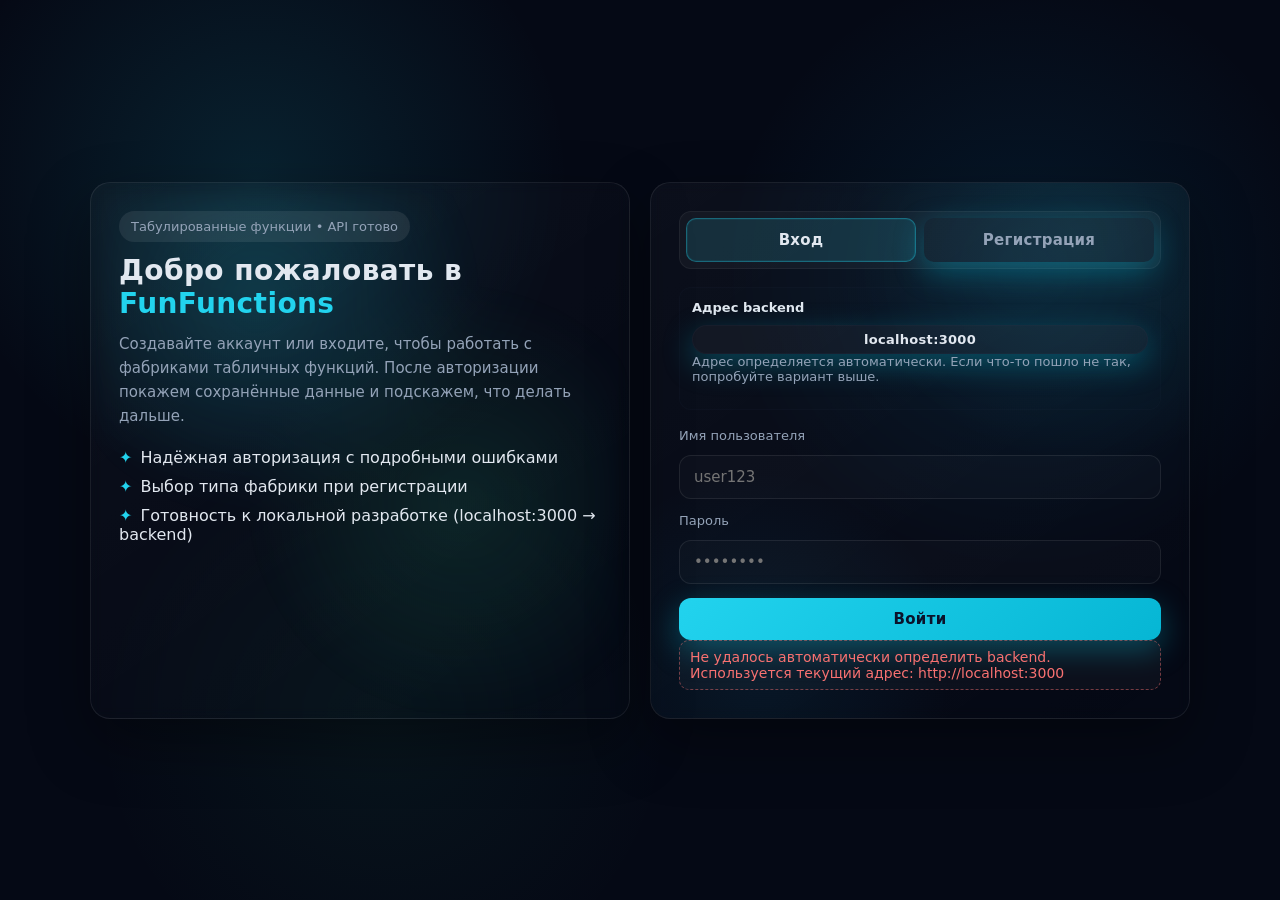
==== 2LAB/FunFunctionsProgram/index.html @ e1308a66 "немного про 7 лабу" ====
<!DOCTYPE html>
<html lang="ru">
<head>
    <meta charset="UTF-8">
    <meta name="viewport" content="width=device-width, initial-scale=1.0">
    <title>FunFunctions | Вход или регистрация</title>
    <link rel="stylesheet" href="styles.css">
</head>
<body>
<div class="grid">
    <section class="card hero">
        <div class="pill">Табулированные функции • API готово</div>
        <h1>Добро пожаловать в <span>FunFunctions</span></h1>
        <p class="subtitle">Создавайте аккаунт или входите, чтобы работать с фабриками табличных функций. После авторизации покажем сохранённые данные и подскажем, что делать дальше.</p>
        <ul class="features">
            <li>Надёжная авторизация с подробными ошибками</li>
            <li>Выбор типа фабрики при регистрации</li>
            <li>Готовность к локальной разработке (localhost:3000 → backend)</li>
        </ul>
    </section>

    <section class="card form-card">
        <div class="tabs" role="tablist">
            <button class="tab active" data-tab="login" role="tab" aria-selected="true">Вход</button>
            <button class="tab" data-tab="register" role="tab" aria-selected="false">Регистрация</button>
        </div>

        <div class="api-base" role="group" aria-label="Настройки подключения">
            <label>Адрес backend</label>
            <div class="quick-bases" aria-label="Быстрый выбор порта">
                <button type="button" class="chip" data-base-target="http://localhost:3000">localhost:3000</button>
            </div>
            <p id="api-hint" class="note">Адрес определяется автоматически. Если что-то пошло не так, попробуйте вариант выше.</p>
        </div>

        <form id="loginForm" autocomplete="on">
            <div class="row">
                <label for="login-username">Имя пользователя</label>
                <input id="login-username" name="username" type="text" minlength="3" required placeholder="user123">
            </div>
            <div class="row">
                <label for="login-password">Пароль</label>
                <input id="login-password" name="password" type="password" minlength="8" required placeholder="••••••••">
            </div>
            <button type="submit">Войти</button>
        </form>

        <form id="registerForm" class="hidden" autocomplete="on">
            <div class="row two-col">
                <div class="row">
                    <label for="reg-username">Имя пользователя</label>
                    <input id="reg-username" name="username" type="text" minlength="3" required placeholder="new_user">
                </div>
                <div class="row">
                    <label for="reg-factory">Тип фабрики</label>
                    <select id="reg-factory" name="factory_type" required>
                        <option value="linked_list">Связный список</option>
                        <option value="array">Динамический массив</option>
                    </select>
                    <p class="note">Варианты соответствуют API (FunFunctionsAPI.yaml)</p>
                </div>
            </div>
            <div class="row">
                <label for="reg-password">Пароль (8-64 символа)</label>
                <input id="reg-password" name="password" type="password" minlength="8" maxlength="64" required placeholder="Придумайте надежный пароль">
            </div>
            <button type="submit">Создать аккаунт</button>
        </form>

        <div id="feedback" class="feedback" role="status"></div>

        <div id="result" class="result hidden" aria-live="polite">
            <div class="result-header">Успешно! Сессия сохранена.</div>
            <p id="result-body" class="result-body"></p>
            <p class="result-note">Сейчас откроется следующая вкладка.</p>
        </div>
    </section>
</div>

<script src="app.js"></script>
</body>
</html>
---- 2LAB/FunFunctionsProgram/styles.css ----
:root {
    --bg: #050915;
    --panel: #0b1224;
    --accent: #22d3ee;
    --accent-strong: #06b6d4;
    --text: #e2e8f0;
    --muted: #94a3b8;
    --danger: #f87171;
    --success: #34d399;
}

* {
    box-sizing: border-box;
    font-family: 'Inter', system-ui, -apple-system, sans-serif;
}

body {
    margin: 0;
    min-height: 100vh;
    display: grid;
    place-items: center;
    background: radial-gradient(circle at 20% 20%, rgba(34,211,238,0.12), transparent 25%),
    radial-gradient(circle at 80% 30%, rgba(14,165,233,0.1), transparent 25%),
    radial-gradient(circle at 30% 80%, rgba(52,211,153,0.06), transparent 25%),
    var(--bg);
    color: var(--text);
    padding: 24px;
}

.grid {
    width: min(1100px, 100%);
    display: grid;
    grid-template-columns: repeat(auto-fit, minmax(320px, 1fr));
    gap: 20px;
}

.card {
    background: linear-gradient(145deg, rgba(255,255,255,0.03), rgba(255,255,255,0));
    border: 1px solid rgba(255,255,255,0.08);
    border-radius: 20px;
    padding: 28px;
    box-shadow: 0 24px 60px rgba(0,0,0,0.35);
    backdrop-filter: blur(6px);
}

.hero {
    position: relative;
    overflow: hidden;
}

.hero::after {
    content: "";
    position: absolute;
    inset: 12px;
    border-radius: 14px;
    background: radial-gradient(circle at 30% 20%, rgba(34,211,238,0.15), transparent 40%),
    radial-gradient(circle at 70% 60%, rgba(52,211,153,0.12), transparent 45%);
    filter: blur(12px);
    z-index: 0;
}

.hero > * { position: relative; z-index: 1; }

h1 {
    margin: 12px 0;
    font-size: 28px;
    letter-spacing: 0.4px;
}

h1 span { color: var(--accent); }

.subtitle {
    margin: 0 0 20px 0;
    color: var(--muted);
    font-size: 15px;
    line-height: 1.6;
}

.pill {
    display: inline-flex;
    align-items: center;
    gap: 8px;
    padding: 8px 12px;
    border-radius: 999px;
    background: rgba(255,255,255,0.08);
    color: var(--muted);
    font-size: 13px;
}

.features {
    list-style: none;
    padding: 0;
    margin: 0;
    display: grid;
    gap: 10px;
}

.features li::before {
    content: "✦";
    color: var(--accent);
    margin-right: 8px;
}

.tabs {
    display: grid;
    grid-template-columns: repeat(2, 1fr);
    gap: 8px;
    background: rgba(255,255,255,0.04);
    padding: 6px;
    border-radius: 12px;
    border: 1px solid rgba(255,255,255,0.05);
    margin-bottom: 18px;
}

.tab {
    padding: 12px;
    border-radius: 10px;
    text-align: center;
    cursor: pointer;
    color: var(--muted);
    border: 1px solid transparent;
    transition: all 0.2s ease;
    background: transparent;
}

.tab.active {
    color: var(--text);
    background: rgba(34,211,238,0.12);
    border-color: rgba(34,211,238,0.35);
    box-shadow: inset 0 0 0 1px rgba(34,211,238,0.08);
}

form {
    display: grid;
    gap: 14px;
}

label {
    font-size: 13px;
    color: var(--muted);
}

input, select, button {
    width: 100%;
    padding: 12px 14px;
    border-radius: 12px;
    border: 1px solid rgba(255,255,255,0.08);
    background: rgba(255,255,255,0.02);
    color: var(--text);
    font-size: 15px;
}

input:focus, select:focus {
    outline: 2px solid rgba(34,211,238,0.35);
}

button {
    background: linear-gradient(135deg, var(--accent), var(--accent-strong));
    color: #0b132b;
    font-weight: 700;
    letter-spacing: 0.3px;
    cursor: pointer;
    border: none;
    box-shadow: 0 10px 30px rgba(6,182,212,0.35);
}

button.ghost {
    background: transparent;
    color: var(--accent);
    border: 1px solid rgba(34,211,238,0.4);
    box-shadow: none;
}

button:disabled {
    opacity: 0.6;
    cursor: not-allowed;
    box-shadow: none;
}

.note {
    font-size: 13px;
    color: var(--muted);
    margin-top: -4px;
}

.feedback {
    min-height: 28px;
    font-size: 14px;
    color: var(--muted);
    border-radius: 10px;
    padding: 8px 10px;
    background: rgba(255,255,255,0.03);
    border: 1px dashed rgba(255,255,255,0.05);
}

.feedback.error { color: var(--danger); border-color: rgba(248,113,113,0.45); }
.feedback.success { color: var(--success); border-color: rgba(52,211,153,0.45); }

.row {
    display: grid;
    gap: 12px;
}

@media (min-width: 620px) {
    .row.two-col { grid-template-columns: repeat(2, 1fr); }
}

.hidden { display: none; }

.result {
    margin-top: 16px;
    padding: 16px;
    border-radius: 14px;
    background: rgba(52,211,153,0.08);
    border: 1px solid rgba(52,211,153,0.4);
}

.result-header {
    font-weight: 700;
    margin-bottom: 6px;
    color: var(--success);
}

.result-body {
    margin: 0 0 12px 0;
    color: var(--text);
    line-height: 1.5;
}

.result-note {
    margin: 0 0 12px 0;
    color: var(--muted);
    font-size: 14px;
}

.api-base {
    margin: 14px 0 18px;
    padding: 12px;
    border-radius: 12px;
    background: rgba(45, 58, 80, 0.04);
    border: 1px solid rgba(45, 58, 80, 0.08);
}

.api-base label {
    font-weight: 700;
    display: block;
    margin-bottom: 6px;
    color: var(--text);
}

.inline-input {
    display: flex;
    gap: 10px;
    align-items: center;
}

.inline-input input {
    flex: 1;
    margin: 0;
}

.quick-bases {
    display: flex;
    flex-wrap: wrap;
    gap: 8px;
    margin: 10px 0 4px;
}

.chip {
    border: 1px solid rgba(45,58,80,0.18);
    background: rgba(255,255,255,0.04);
    color: var(--text);
    padding: 6px 10px;
    border-radius: 999px;
    font-size: 13px;
    cursor: pointer;
    transition: all 0.15s ease;
}

.chip:hover,
.chip:focus-visible {
    background: rgba(45,58,80,0.12);
    border-color: rgba(45,58,80,0.4);
}

.form-card {
    position: relative;
    overflow: hidden;
}

.form-card::after {
    content: "";
    position: absolute;
    inset: 0;
    background: radial-gradient(circle at 80% 10%, rgba(34,211,238,0.1), transparent 35%),
    radial-gradient(circle at 20% 90%, rgba(14,165,233,0.08), transparent 30%);
    pointer-events: none;
    z-index: 0;
}

.form-card > * { position: relative; z-index: 1; }

body.placeholder {
    display: grid;
    min-height: 100vh;
    place-items: center;
    background: linear-gradient(180deg, rgba(34, 211, 238, 0.08), rgba(14, 165, 233, 0.02));
}

.placeholder-card {
    max-width: 720px;
    text-align: center;
    padding: 48px;
}
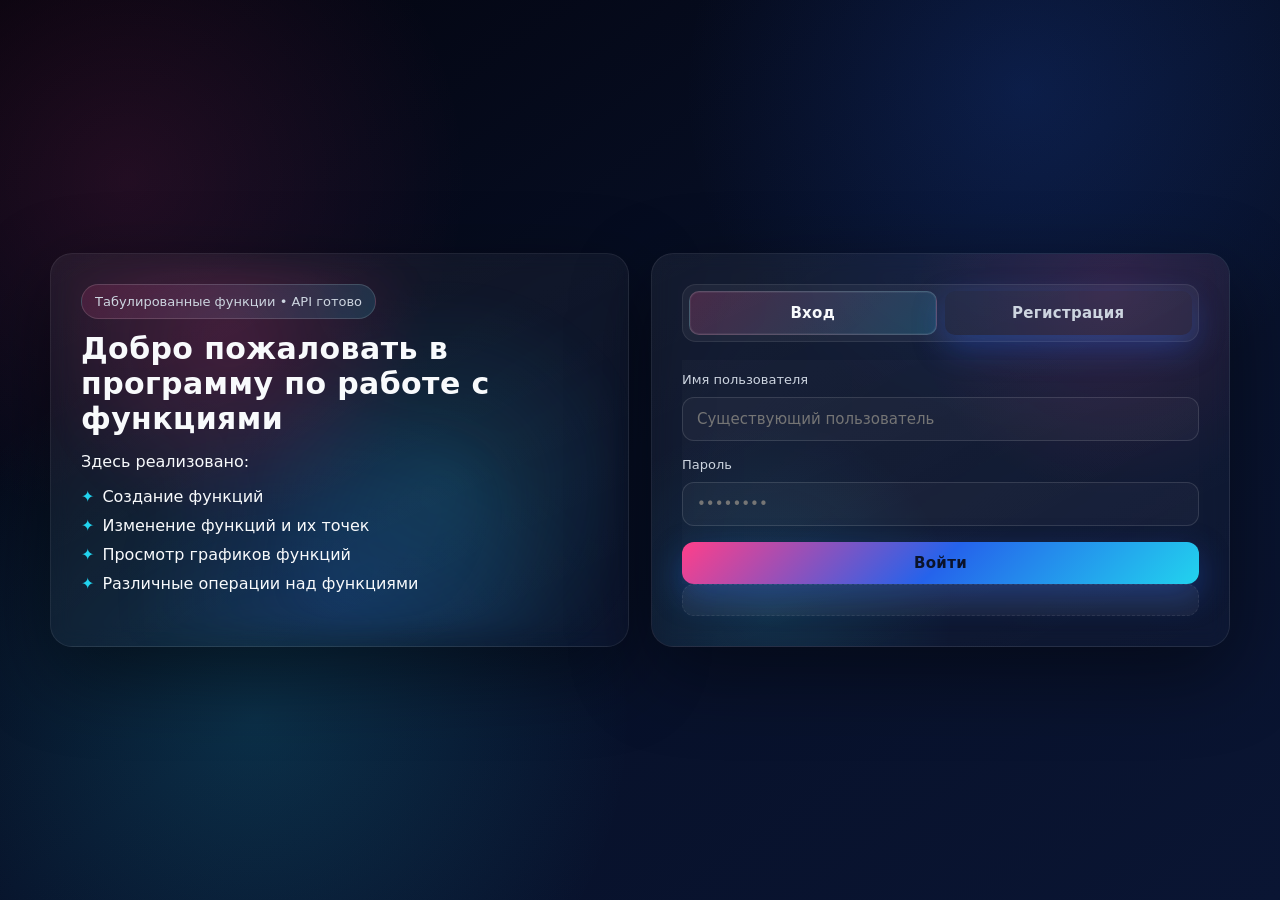
==== commit 14f4000a: "изменены иконки для авторизации" ====
--- a/2LAB/FunFunctionsProgram/index.html
+++ b/2LAB/FunFunctionsProgram/index.html
@@ -1,4 +1,3 @@
-
 <!DOCTYPE html>
 <html lang="ru">
 <head>
@@ -11,33 +10,25 @@
 <div class="grid">
     <section class="card hero">
         <div class="pill">Табулированные функции • API готово</div>
-        <h1>Добро пожаловать в <span>FunFunctions</span></h1>
-        <p class="subtitle">Создавайте аккаунт или входите, чтобы работать с фабриками табличных функций. После авторизации покажем сохранённые данные и подскажем, что делать дальше.</p>
+        <h1>Добро пожаловать в программу по работе с функциями</h1>
+        <p class="active">Здесь реализовано:</p>
         <ul class="features">
-            <li>Надёжная авторизация с подробными ошибками</li>
-            <li>Выбор типа фабрики при регистрации</li>
-            <li>Готовность к локальной разработке (localhost:3000 → backend)</li>
+            <li>Создание функций</li>
+            <li>Изменение функций и их точек</li>
+            <li>Просмотр графиков функций</li>
+            <li>Различные операции над функциями</li>
         </ul>
     </section>
-
     <section class="card form-card">
         <div class="tabs" role="tablist">
             <button class="tab active" data-tab="login" role="tab" aria-selected="true">Вход</button>
             <button class="tab" data-tab="register" role="tab" aria-selected="false">Регистрация</button>
         </div>
 
-        <div class="api-base" role="group" aria-label="Настройки подключения">
-            <label>Адрес backend</label>
-            <div class="quick-bases" aria-label="Быстрый выбор порта">
-                <button type="button" class="chip" data-base-target="http://localhost:3000">localhost:3000</button>
-            </div>
-            <p id="api-hint" class="note">Адрес определяется автоматически. Если что-то пошло не так, попробуйте вариант выше.</p>
-        </div>
-
-        <form id="loginForm" autocomplete="on">
+        <form id="loginForm" autocomplete="on" class="stacked-form">
             <div class="row">
                 <label for="login-username">Имя пользователя</label>
-                <input id="login-username" name="username" type="text" minlength="3" required placeholder="user123">
+                <input id="login-username" name="username" type="text" minlength="3" required placeholder="Существующий пользователь">
             </div>
             <div class="row">
                 <label for="login-password">Пароль</label>
@@ -46,24 +37,21 @@
             <button type="submit">Войти</button>
         </form>
 
-        <form id="registerForm" class="hidden" autocomplete="on">
-            <div class="row two-col">
-                <div class="row">
-                    <label for="reg-username">Имя пользователя</label>
-                    <input id="reg-username" name="username" type="text" minlength="3" required placeholder="new_user">
-                </div>
-                <div class="row">
-                    <label for="reg-factory">Тип фабрики</label>
-                    <select id="reg-factory" name="factory_type" required>
-                        <option value="linked_list">Связный список</option>
-                        <option value="array">Динамический массив</option>
-                    </select>
-                    <p class="note">Варианты соответствуют API (FunFunctionsAPI.yaml)</p>
-                </div>
+        <form id="registerForm" class="hidden stacked-form" autocomplete="on">
+            <div class="row">
+                <label for="reg-username">Имя пользователя</label>
+                <input id="reg-username" name="username" type="text" minlength="3" required placeholder="Новый пользователь">
             </div>
             <div class="row">
                 <label for="reg-password">Пароль (8-64 символа)</label>
                 <input id="reg-password" name="password" type="password" minlength="8" maxlength="64" required placeholder="Придумайте надежный пароль">
+            </div>
+            <div class="row">
+                <label for="reg-factory">Тип фабрики</label>
+                <select id="reg-factory" name="factory_type" required>
+                    <option value="linked_list">Linked_List</option>
+                    <option value="array">Array</option>
+                </select>
             </div>
             <button type="submit">Создать аккаунт</button>
         </form>
--- a/2LAB/FunFunctionsProgram/styles.css
+++ b/2LAB/FunFunctionsProgram/styles.css
@@ -1,11 +1,12 @@
 :root {
-    --bg: #050915;
-    --panel: #0b1224;
-    --accent: #22d3ee;
-    --accent-strong: #06b6d4;
-    --text: #e2e8f0;
-    --muted: #94a3b8;
-    --danger: #f87171;
+    --bg: #050414;
+    --panel: rgba(12, 17, 38, 0.75);
+    --accent: #ff3f8a;
+    --accent-strong: #2563eb;
+    --accent-soft: #22d3ee;
+    --text: #f8fafc;
+    --muted: #cdd5e0;
+    --danger: #f973a1;
     --success: #34d399;
 }
 
@@ -19,43 +20,45 @@
     min-height: 100vh;
     display: grid;
     place-items: center;
-    background: radial-gradient(circle at 20% 20%, rgba(34,211,238,0.12), transparent 25%),
-    radial-gradient(circle at 80% 30%, rgba(14,165,233,0.1), transparent 25%),
-    radial-gradient(circle at 30% 80%, rgba(52,211,153,0.06), transparent 25%),
-    var(--bg);
+    background: radial-gradient(circle at 10% 20%, rgba(255,63,138,0.12), transparent 25%),
+    radial-gradient(circle at 80% 10%, rgba(37,99,235,0.18), transparent 26%),
+    radial-gradient(circle at 20% 80%, rgba(34,211,238,0.16), transparent 30%),
+    linear-gradient(145deg, #03030c 0%, #071028 50%, #0a1533 100%);
     color: var(--text);
     padding: 24px;
 }
 
 .grid {
-    width: min(1100px, 100%);
-    display: grid;
-    grid-template-columns: repeat(auto-fit, minmax(320px, 1fr));
-    gap: 20px;
+    width: min(1180px, 100%);
+    display: grid;
+    grid-template-columns: repeat(auto-fit, minmax(340px, 1fr));
+    gap: 22px;
 }
 
 .card {
-    background: linear-gradient(145deg, rgba(255,255,255,0.03), rgba(255,255,255,0));
+    background: linear-gradient(155deg, rgba(255,255,255,0.06), rgba(255,255,255,0.02));
     border: 1px solid rgba(255,255,255,0.08);
-    border-radius: 20px;
-    padding: 28px;
-    box-shadow: 0 24px 60px rgba(0,0,0,0.35);
-    backdrop-filter: blur(6px);
+    border-radius: 22px;
+    padding: 30px;
+    box-shadow: 0 26px 80px rgba(0,0,0,0.45);
+    backdrop-filter: blur(10px);
 }
 
 .hero {
     position: relative;
     overflow: hidden;
+    isolation: isolate;
 }
 
 .hero::after {
     content: "";
     position: absolute;
-    inset: 12px;
-    border-radius: 14px;
-    background: radial-gradient(circle at 30% 20%, rgba(34,211,238,0.15), transparent 40%),
-    radial-gradient(circle at 70% 60%, rgba(52,211,153,0.12), transparent 45%);
-    filter: blur(12px);
+    inset: 14px;
+    border-radius: 18px;
+    background: radial-gradient(circle at 30% 20%, rgba(255,63,138,0.16), transparent 40%),
+    radial-gradient(circle at 70% 60%, rgba(34,211,238,0.15), transparent 45%),
+    radial-gradient(circle at 50% 90%, rgba(37,99,235,0.18), transparent 50%);
+    filter: blur(14px);
     z-index: 0;
 }
 
@@ -63,28 +66,36 @@
 
 h1 {
     margin: 12px 0;
-    font-size: 28px;
+    font-size: 30px;
     letter-spacing: 0.4px;
 }
 
+h2 {
+    margin: 0;
+    font-size: 22px;
+    color: var(--text);
+    letter-spacing: 0.2px;
+}
+
 h1 span { color: var(--accent); }
 
 .subtitle {
-    margin: 0 0 20px 0;
+    margin: 0 0 18px 0;
     color: var(--muted);
     font-size: 15px;
-    line-height: 1.6;
+    line-height: 1.7;
 }
 
 .pill {
     display: inline-flex;
     align-items: center;
-    gap: 8px;
-    padding: 8px 12px;
+    gap: 10px;
+    padding: 9px 13px;
     border-radius: 999px;
-    background: rgba(255,255,255,0.08);
+    background: linear-gradient(135deg, rgba(255,63,138,0.15), rgba(34,211,238,0.15));
     color: var(--muted);
     font-size: 13px;
+    border: 1px solid rgba(255,255,255,0.14);
 }
 
 .features {
@@ -97,7 +108,7 @@
 
 .features li::before {
     content: "✦";
-    color: var(--accent);
+    color: var(--accent-soft);
     margin-right: 8px;
 }
 
@@ -105,10 +116,10 @@
     display: grid;
     grid-template-columns: repeat(2, 1fr);
     gap: 8px;
-    background: rgba(255,255,255,0.04);
+    background: rgba(255,255,255,0.05);
     padding: 6px;
-    border-radius: 12px;
-    border: 1px solid rgba(255,255,255,0.05);
+    border-radius: 14px;
+    border: 1px solid rgba(255,255,255,0.08);
     margin-bottom: 18px;
 }
 
@@ -125,14 +136,14 @@
 
 .tab.active {
     color: var(--text);
-    background: rgba(34,211,238,0.12);
-    border-color: rgba(34,211,238,0.35);
-    box-shadow: inset 0 0 0 1px rgba(34,211,238,0.08);
+    background: linear-gradient(135deg, rgba(255,63,138,0.18), rgba(34,211,238,0.16));
+    border-color: rgba(255,255,255,0.16);
+    box-shadow: inset 0 0 0 1px rgba(255,255,255,0.06);
 }
 
 form {
     display: grid;
-    gap: 14px;
+    gap: 16px;
 }
 
 label {
@@ -144,35 +155,34 @@
     width: 100%;
     padding: 12px 14px;
     border-radius: 12px;
-    border: 1px solid rgba(255,255,255,0.08);
-    background: rgba(255,255,255,0.02);
+    border: 1px solid rgba(255,255,255,0.12);
+    background: rgba(255,255,255,0.03);
     color: var(--text);
     font-size: 15px;
 }
 
 input:focus, select:focus {
-    outline: 2px solid rgba(34,211,238,0.35);
+    outline: 2px solid rgba(34,211,238,0.4);
 }
 
 button {
-    background: linear-gradient(135deg, var(--accent), var(--accent-strong));
+    background: linear-gradient(135deg, var(--accent), var(--accent-strong), var(--accent-soft));
     color: #0b132b;
     font-weight: 700;
     letter-spacing: 0.3px;
     cursor: pointer;
     border: none;
-    box-shadow: 0 10px 30px rgba(6,182,212,0.35);
-}
-
-button.ghost {
-    background: transparent;
-    color: var(--accent);
-    border: 1px solid rgba(34,211,238,0.4);
-    box-shadow: none;
+    box-shadow: 0 12px 32px rgba(37,99,235,0.35);
+    transition: transform 0.15s ease, box-shadow 0.2s ease;
+}
+
+button:hover:not(:disabled) {
+    transform: translateY(-1px);
+    box-shadow: 0 16px 38px rgba(37,99,235,0.45);
 }
 
 button:disabled {
-    opacity: 0.6;
+    opacity: 0.7;
     cursor: not-allowed;
     box-shadow: none;
 }
@@ -180,37 +190,34 @@
 .note {
     font-size: 13px;
     color: var(--muted);
-    margin-top: -4px;
+    margin-top: 6px;
 }
 
 .feedback {
-    min-height: 28px;
+    min-height: 32px;
     font-size: 14px;
     color: var(--muted);
-    border-radius: 10px;
-    padding: 8px 10px;
-    background: rgba(255,255,255,0.03);
-    border: 1px dashed rgba(255,255,255,0.05);
-}
-
-.feedback.error { color: var(--danger); border-color: rgba(248,113,113,0.45); }
+    border-radius: 12px;
+    padding: 10px 12px;
+    background: rgba(255,255,255,0.05);
+    border: 1px dashed rgba(255,255,255,0.08);
+    white-space: pre-line;
+}
+
+.feedback.error { color: var(--danger); border-color: rgba(249,115,161,0.5); }
 .feedback.success { color: var(--success); border-color: rgba(52,211,153,0.45); }
 
 .row {
     display: grid;
-    gap: 12px;
-}
-
-@media (min-width: 620px) {
-    .row.two-col { grid-template-columns: repeat(2, 1fr); }
+    gap: 10px;
 }
 
 .hidden { display: none; }
 
 .result {
-    margin-top: 16px;
+    margin-top: 18px;
     padding: 16px;
-    border-radius: 14px;
+    border-radius: 16px;
     background: rgba(52,211,153,0.08);
     border: 1px solid rgba(52,211,153,0.4);
 }
@@ -225,90 +232,81 @@
     margin: 0 0 12px 0;
     color: var(--text);
     line-height: 1.5;
+    white-space: pre-line;
 }
 
 .result-note {
     margin: 0 0 12px 0;
     color: var(--muted);
     font-size: 14px;
-}
-
-.api-base {
-    margin: 14px 0 18px;
-    padding: 12px;
-    border-radius: 12px;
-    background: rgba(45, 58, 80, 0.04);
-    border: 1px solid rgba(45, 58, 80, 0.08);
-}
-
-.api-base label {
-    font-weight: 700;
-    display: block;
-    margin-bottom: 6px;
-    color: var(--text);
-}
-
-.inline-input {
-    display: flex;
-    gap: 10px;
-    align-items: center;
-}
-
-.inline-input input {
-    flex: 1;
-    margin: 0;
-}
-
-.quick-bases {
-    display: flex;
-    flex-wrap: wrap;
-    gap: 8px;
-    margin: 10px 0 4px;
-}
-
-.chip {
-    border: 1px solid rgba(45,58,80,0.18);
-    background: rgba(255,255,255,0.04);
-    color: var(--text);
-    padding: 6px 10px;
-    border-radius: 999px;
-    font-size: 13px;
-    cursor: pointer;
-    transition: all 0.15s ease;
-}
-
-.chip:hover,
-.chip:focus-visible {
-    background: rgba(45,58,80,0.12);
-    border-color: rgba(45,58,80,0.4);
 }
 
 .form-card {
     position: relative;
     overflow: hidden;
+    isolation: isolate;
 }
 
 .form-card::after {
     content: "";
     position: absolute;
     inset: 0;
-    background: radial-gradient(circle at 80% 10%, rgba(34,211,238,0.1), transparent 35%),
-    radial-gradient(circle at 20% 90%, rgba(14,165,233,0.08), transparent 30%);
+    background: radial-gradient(circle at 80% 10%, rgba(255,63,138,0.12), transparent 35%),
+    radial-gradient(circle at 20% 90%, rgba(34,211,238,0.12), transparent 32%);
     pointer-events: none;
     z-index: 0;
 }
 
 .form-card > * { position: relative; z-index: 1; }
 
-body.placeholder {
+.stacked-form {
+    background: linear-gradient(150deg, rgba(255,255,255,0.02), rgba(255,255,255,0));
+    padding: 12px 0 0;
+}
+
+body.placeholder, body.next-page {
     display: grid;
     min-height: 100vh;
     place-items: center;
-    background: linear-gradient(180deg, rgba(34, 211, 238, 0.08), rgba(14, 165, 233, 0.02));
-}
-
-.placeholder-card {
-    max-width: 720px;
+    background: radial-gradient(circle at 20% 10%, rgba(255,63,138,0.14), transparent 30%),
+    radial-gradient(circle at 80% 15%, rgba(34,211,238,0.14), transparent 28%),
+    radial-gradient(circle at 50% 80%, rgba(37,99,235,0.16), transparent 34%),
+    linear-gradient(170deg, #04040f 0%, #09142d 40%, #0c1837 100%);
+}
+
+.placeholder-card, .next-card {
+    max-width: 880px;
     text-align: center;
     padding: 48px;
+    width: min(900px, 92vw);
+}
+
+.next-grid {
+    width: min(1000px, 96vw);
+    display: grid;
+    grid-template-columns: 1fr;
+    gap: 20px;
+}
+
+.next-actions {
+    display: grid;
+    gap: 18px;
+}
+
+.action-grid {
+    display: grid;
+    grid-template-columns: repeat(auto-fit, minmax(230px, 1fr));
+    gap: 14px;
+}
+
+.action-btn {
+    padding: 14px 16px;
+    font-size: 15px;
+    border-radius: 14px;
+}
+
+.action-btn:disabled {
+    opacity: 0.95;
+    filter: saturate(0.9);
+    cursor: not-allowed;
 }
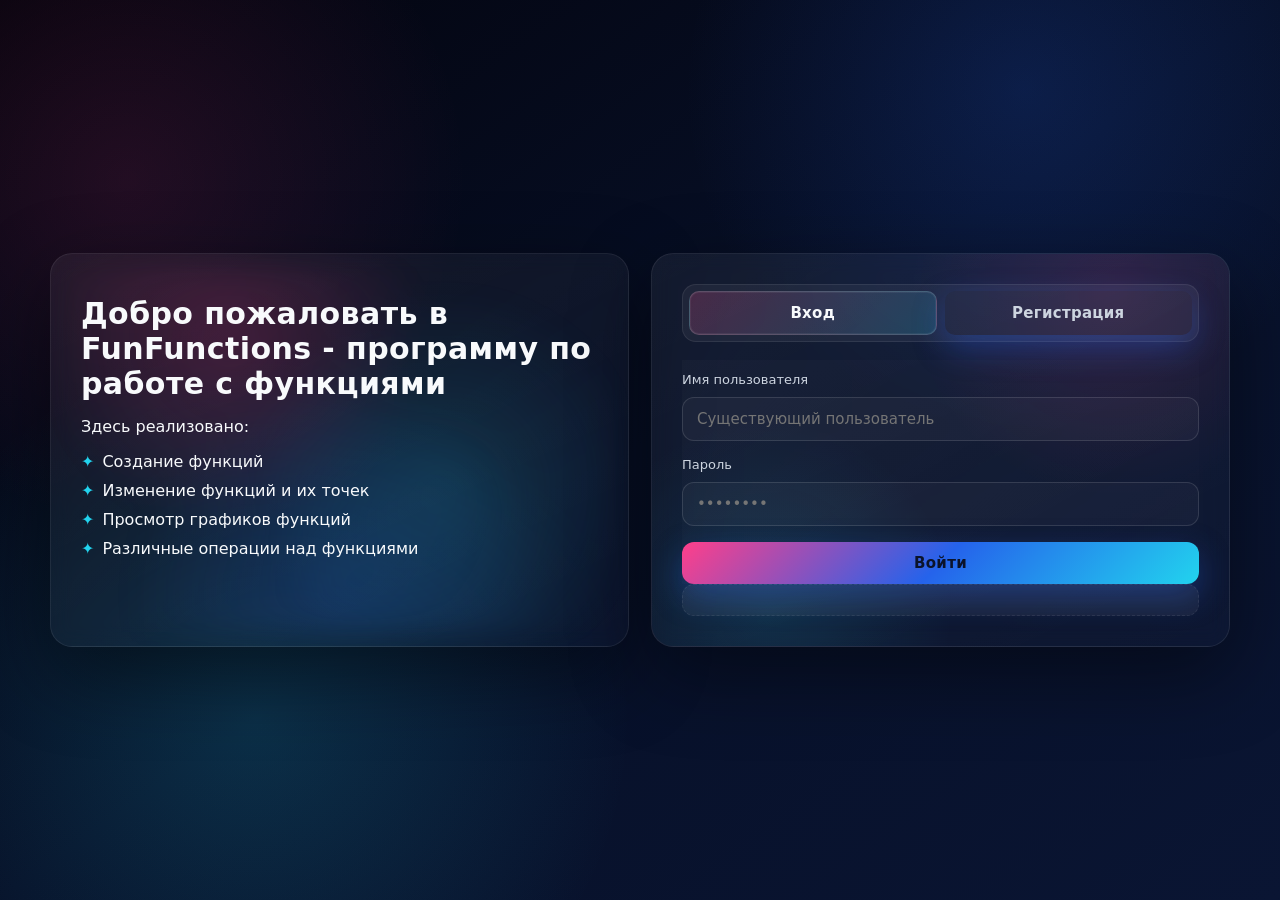
==== commit 392a5651: "Небольшое изменение главной страницы" ====
--- a/2LAB/FunFunctionsProgram/index.html
+++ b/2LAB/FunFunctionsProgram/index.html
@@ -9,8 +9,7 @@
 <body>
 <div class="grid">
     <section class="card hero">
-        <div class="pill">Табулированные функции • API готово</div>
-        <h1>Добро пожаловать в программу по работе с функциями</h1>
+        <h1>Добро пожаловать в FunFunctions - программу по работе с функциями</h1>
         <p class="active">Здесь реализовано:</p>
         <ul class="features">
             <li>Создание функций</li>
@@ -49,8 +48,8 @@
             <div class="row">
                 <label for="reg-factory">Тип фабрики</label>
                 <select id="reg-factory" name="factory_type" required>
-                    <option value="linked_list">Linked_List</option>
-                    <option value="array">Array</option>
+                    <option value="linked_list">Связный список</option>
+                    <option value="array">Динамический массив</option>
                 </select>
             </div>
             <button type="submit">Создать аккаунт</button>
@@ -59,9 +58,8 @@
         <div id="feedback" class="feedback" role="status"></div>
 
         <div id="result" class="result hidden" aria-live="polite">
-            <div class="result-header">Успешно! Сессия сохранена.</div>
+            <div class="result-header">Авторизация прошла успешно</div>
             <p id="result-body" class="result-body"></p>
-            <p class="result-note">Сейчас откроется следующая вкладка.</p>
         </div>
     </section>
 </div>
--- a/2LAB/FunFunctionsProgram/styles.css
+++ b/2LAB/FunFunctionsProgram/styles.css
@@ -161,6 +161,17 @@
     font-size: 15px;
 }
 
+select {
+    appearance: none;
+    background-image: linear-gradient(135deg, rgba(255,63,138,0.12), rgba(34,211,238,0.12));
+}
+
+select option {
+    color: #0b132b;
+    background: #f3f5fb;
+    font-weight: 600;
+}
+
 input:focus, select:focus {
     outline: 2px solid rgba(34,211,238,0.4);
 }
@@ -283,26 +294,32 @@
 
 .next-grid {
     width: min(1000px, 96vw);
-    display: grid;
-    grid-template-columns: 1fr;
-    gap: 20px;
+    display: flex;
+    flex-direction: column;
+    align-items: center;
+    gap: 24px;
 }
 
 .next-actions {
-    display: grid;
+    display: flex;
+    flex-direction: column;
+    align-items: center;
     gap: 18px;
 }
 
 .action-grid {
-    display: grid;
-    grid-template-columns: repeat(auto-fit, minmax(230px, 1fr));
+    display: flex;
+    flex-direction: column;
+    align-items: center;
     gap: 14px;
+    width: min(520px, 90vw);
 }
 
 .action-btn {
     padding: 14px 16px;
     font-size: 15px;
     border-radius: 14px;
+    max-width: 100%;
 }
 
 .action-btn:disabled {
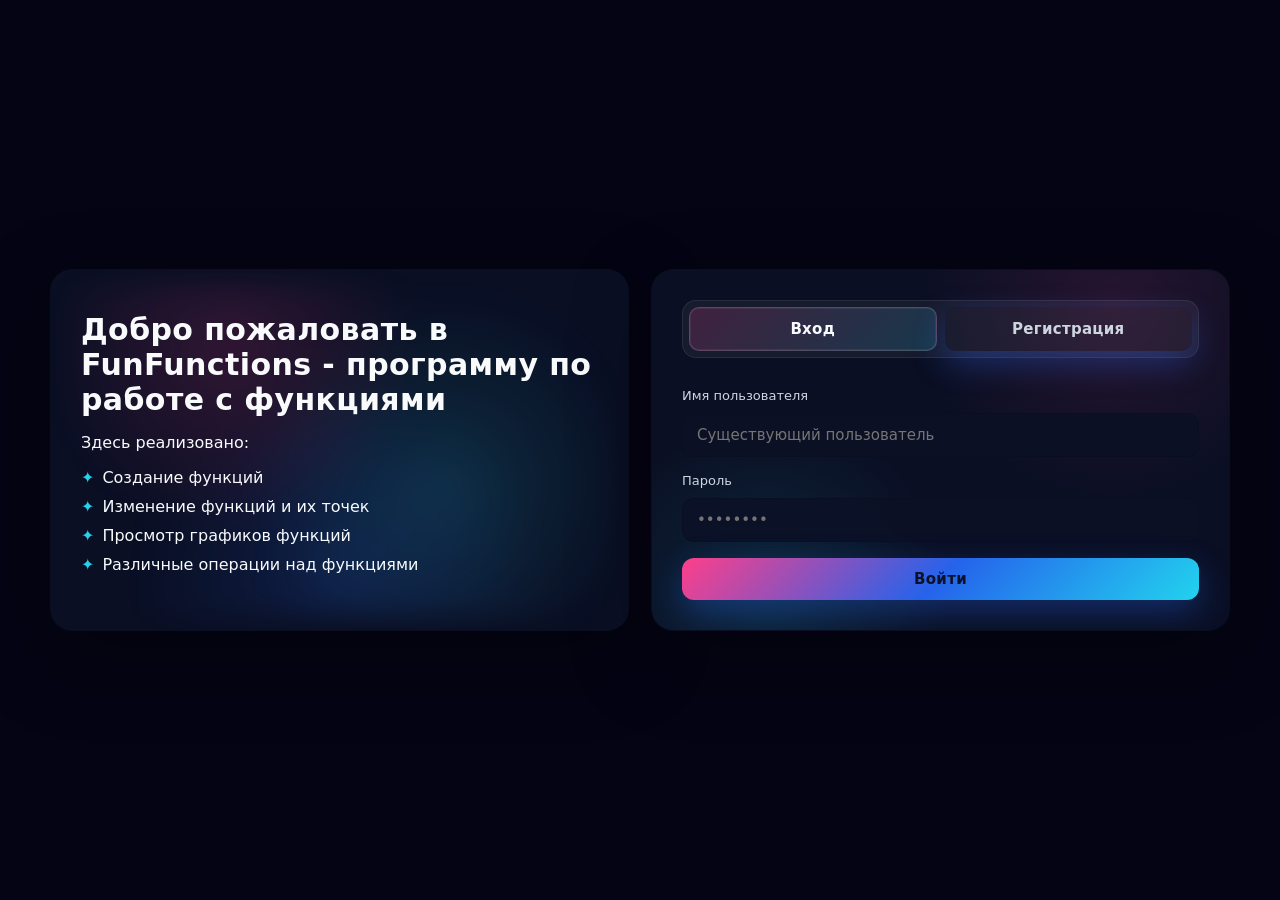
==== commit de8798cb: "добавление функционала" ====
--- a/2LAB/FunFunctionsProgram/index.html
+++ b/2LAB/FunFunctionsProgram/index.html
@@ -63,7 +63,7 @@
         </div>
     </section>
 </div>
-
+<script src="shared.js"></script>
 <script src="app.js"></script>
 </body>
 </html>
--- a/2LAB/FunFunctionsProgram/styles.css
+++ b/2LAB/FunFunctionsProgram/styles.css
@@ -20,10 +20,7 @@
     min-height: 100vh;
     display: grid;
     place-items: center;
-    background: radial-gradient(circle at 10% 20%, rgba(255,63,138,0.12), transparent 25%),
-    radial-gradient(circle at 80% 10%, rgba(37,99,235,0.18), transparent 26%),
-    radial-gradient(circle at 20% 80%, rgba(34,211,238,0.16), transparent 30%),
-    linear-gradient(145deg, #03030c 0%, #071028 50%, #0a1533 100%);
+    background: var(--bg);
     color: var(--text);
     padding: 24px;
 }
@@ -36,12 +33,12 @@
 }
 
 .card {
-    background: linear-gradient(155deg, rgba(255,255,255,0.06), rgba(255,255,255,0.02));
-    border: 1px solid rgba(255,255,255,0.08);
+    background: var(--panel);
+    border: 1px solid rgba(0,0,0,0.08);
     border-radius: 22px;
     padding: 30px;
-    box-shadow: 0 26px 80px rgba(0,0,0,0.45);
-    backdrop-filter: blur(10px);
+    box-shadow: 0 26px 80px rgba(0,0,0,0.35);
+    backdrop-filter: blur(8px);
 }
 
 .hero {
@@ -155,20 +152,20 @@
     width: 100%;
     padding: 12px 14px;
     border-radius: 12px;
-    border: 1px solid rgba(255,255,255,0.12);
-    background: rgba(255,255,255,0.03);
+    border: 1px solid rgba(0,0,0,0.12);
+    background: var(--panel);
     color: var(--text);
     font-size: 15px;
 }
 
 select {
     appearance: none;
-    background-image: linear-gradient(135deg, rgba(255,63,138,0.12), rgba(34,211,238,0.12));
+    background-image: none;
 }
 
 select option {
-    color: #0b132b;
-    background: #f3f5fb;
+    color: var(--text);
+    background: var(--panel);
     font-weight: 600;
 }
 
@@ -185,6 +182,7 @@
     border: none;
     box-shadow: 0 12px 32px rgba(37,99,235,0.35);
     transition: transform 0.15s ease, box-shadow 0.2s ease;
+    width: 100%;
 }
 
 button:hover:not(:disabled) {
@@ -205,14 +203,20 @@
 }
 
 .feedback {
-    min-height: 32px;
     font-size: 14px;
     color: var(--muted);
     border-radius: 12px;
+    white-space: pre-line;
+}
+
+.feedback:empty {
+    display: none;
+}
+
+.feedback:not(:empty) {
     padding: 10px 12px;
-    background: rgba(255,255,255,0.05);
-    border: 1px dashed rgba(255,255,255,0.08);
-    white-space: pre-line;
+    background: var(--panel);
+    border: 1px dashed rgba(0,0,0,0.12);
 }
 
 .feedback.error { color: var(--danger); border-color: rgba(249,115,161,0.5); }
@@ -223,7 +227,7 @@
     gap: 10px;
 }
 
-.hidden { display: none; }
+.hidden { display: none !important; }
 
 .result {
     margin-top: 18px;
@@ -260,7 +264,7 @@
 
 .form-card::after {
     content: "";
-    position: absolute;
+position: absolute;
     inset: 0;
     background: radial-gradient(circle at 80% 10%, rgba(255,63,138,0.12), transparent 35%),
     radial-gradient(circle at 20% 90%, rgba(34,211,238,0.12), transparent 32%);
@@ -271,7 +275,7 @@
 .form-card > * { position: relative; z-index: 1; }
 
 .stacked-form {
-    background: linear-gradient(150deg, rgba(255,255,255,0.02), rgba(255,255,255,0));
+    background: none;
     padding: 12px 0 0;
 }
 
@@ -279,10 +283,52 @@
     display: grid;
     min-height: 100vh;
     place-items: center;
-    background: radial-gradient(circle at 20% 10%, rgba(255,63,138,0.14), transparent 30%),
-    radial-gradient(circle at 80% 15%, rgba(34,211,238,0.14), transparent 28%),
-    radial-gradient(circle at 50% 80%, rgba(37,99,235,0.16), transparent 34%),
-    linear-gradient(170deg, #04040f 0%, #09142d 40%, #0c1837 100%);
+    background: var(--bg);
+}
+
+.page-shell {
+    width: min(1100px, 96vw);
+    position: relative;
+}
+
+.settings-btn {
+    position: fixed;
+    top: 18px;
+    right: 18px;
+    width: 42px;
+    height: 42px;
+    padding: 0;
+    display: grid;
+    place-items: center;
+    background: rgba(255,255,255,0.16);
+    border: 1px solid rgba(255,255,255,0.26);
+    border-radius: 50%;
+    color: var(--text);
+    font-size: 18px;
+    font-weight: 700;
+    cursor: pointer;
+    box-shadow: 0 18px 40px rgba(0,0,0,0.28);
+    z-index: 20;
+}
+
+.back-btn {
+    position: fixed;
+    top: 18px;
+    left: 18px;
+    width: 42px;
+    height: 42px;
+    padding: 0;
+    display: grid;
+    place-items: center;
+    background: rgba(255,255,255,0.12);
+    border: 1px solid rgba(255,255,255,0.24);
+    border-radius: 50%;
+    color: var(--text);
+    font-size: 20px;
+    font-weight: 800;
+    cursor: pointer;
+    box-shadow: 0 18px 40px rgba(0,0,0,0.28);
+    z-index: 20;
 }
 
 .placeholder-card, .next-card {
@@ -307,12 +353,17 @@
     gap: 18px;
 }
 
-.action-grid {
-    display: flex;
-    flex-direction: column;
-    align-items: center;
-    gap: 14px;
-    width: min(520px, 90vw);
+.actions-header {
+    display: grid;
+    gap: 6px;
+}
+
+.primary-actions {
+    display: grid;
+    grid-template-columns: repeat(2, minmax(240px, 1fr));
+    gap: 22px;
+    width: 100%;
+    max-width: 820px;
 }
 
 .action-btn {
@@ -322,8 +373,587 @@
     max-width: 100%;
 }
 
+.nav-link {
+    display: block;
+    color: inherit;
+    text-decoration: none;
+}
+
+.action-btn.primary {
+    min-width: 240px;
+    padding: 16px 18px;
+    background: linear-gradient(145deg, rgba(255,63,138,0.28), rgba(37,99,235,0.28), rgba(34,211,238,0.26));
+    border: 1px solid rgba(255,255,255,0.18);
+    color: var(--text);
+    font-weight: 700;
+    letter-spacing: 0.3px;
+    box-shadow: 0 22px 50px rgba(0,0,0,0.35);
+}
+
+.action-tile {
+    display: grid;
+    place-items: center;
+    aspect-ratio: 1 / 1;
+    min-height: 260px;
+    font-size: 18px;
+    text-align: center;
+    border-radius: 22px;
+    box-shadow: 0 26px 60px rgba(0,0,0,0.38);
+}
+
+.back-link {
+    display: inline-block;
+    margin-bottom: 14px;
+    color: var(--accent-soft);
+    text-decoration: none;
+    font-weight: 700;
+}
+
+.back-link:hover { text-decoration: underline; }
+
+.settings-card {
+    display: grid;
+    gap: 22px;
+}
+
+.settings-header {
+    display: flex;
+    justify-content: space-between;
+    gap: 16px;
+    align-items: center;
+    flex-wrap: wrap;
+}
+
+.user-badge {
+    padding: 10px 14px;
+    background: var(--panel);
+    border-radius: 12px;
+    border: 1px solid rgba(0,0,0,0.08);
+    color: var(--muted);
+}
+
+.settings-grid {
+    display: grid;
+    gap: 18px;
+}
+
+.settings-block {
+    border: 1px solid rgba(0,0,0,0.08);
+    border-radius: 16px;
+    padding: 18px;
+    background: var(--panel);
+    display: grid;
+    gap: 12px;
+}
+
+.block-head h3 { margin: 0 0 6px 0; }
+.block-head .muted { margin: 0; }
+
+.muted { color: var(--muted); }
+
+.theme-options {
+    display: flex;
+    gap: 12px;
+    flex-wrap: wrap;
+}
+
+.chip {
+    display: inline-flex;
+    align-items: center;
+    gap: 12px;
+    padding: 14px 16px;
+    border-radius: 14px;
+    border: 1px solid rgba(0,0,0,0.12);
+    background: var(--panel);
+    font-size: 15px;
+}
+
+.chip input[type="radio"] {
+    appearance: none;
+    width: 28px;
+    height: 28px;
+    border-radius: 50%;
+    border: 2px solid var(--muted);
+    display: inline-grid;
+    place-items: center;
+    background: rgba(255,255,255,0.04);
+    box-shadow: 0 0 0 4px rgba(0,0,0,0.04);
+    cursor: pointer;
+}
+
+.chip input[type="radio"]::after {
+    content: "";
+    width: 14px;
+    height: 14px;
+    border-radius: 50%;
+    background: transparent;
+}
+
+.chip input[type="radio"]:checked {
+    border-color: var(--accent);
+    box-shadow: 0 0 0 6px rgba(255,63,138,0.25);
+}
+
+.chip input[type="radio"]:checked::after {
+    background: var(--accent);
+}
+
+.theme-swatch {
+    width: 34px;
+    height: 34px;
+    border-radius: 12px;
+    border: 2px solid rgba(255,255,255,0.08);
+    box-shadow: inset 0 0 0 1px rgba(0,0,0,0.08), 0 10px 24px rgba(0,0,0,0.24);
+}
+
+.theme-swatch.neon {
+    background: linear-gradient(145deg, #ff3f8a, #2563eb, #22d3ee);
+}
+
+.theme-swatch.lime {
+    background: linear-gradient(145deg, #10b981, #84cc16, #a3e635);
+}
+
+.palette-grid {
+    display: grid;
+    grid-template-columns: repeat(auto-fit, minmax(180px, 1fr));
+    gap: 14px;
+}
+
+.palette-grid label {
+    display: flex;
+    align-items: center;
+    justify-content: space-between;
+    gap: 12px;
+    padding: 12px 14px;
+    background: var(--panel);
+    border-radius: 12px;
+    border: 1px solid rgba(0,0,0,0.08);
+    box-shadow: inset 0 1px 0 rgba(255,255,255,0.04);
+    font-weight: 600;
+}
+
+.palette-grid input[type="color"] {
+    width: 78px;
+    padding: 0;
+    height: 44px;
+    border-radius: 10px;
+    border: 2px solid rgba(255,255,255,0.16);
+    background: transparent;
+}
+
+.inline-row {
+    grid-template-columns: 1fr;
+}
+
+.inclusive-row {
+    display: flex;
+    align-items: center;
+    gap: 14px;
+}
+
+.switch {
+    position: relative;
+    display: inline-block;
+    width: 54px;
+    height: 30px;
+}
+
+.switch input { display: none; }
+
+.slider {
+    position: absolute;
+    cursor: pointer;
+    inset: 0;
+    background-color: rgba(255,255,255,0.2);
+    transition: .3s;
+    border-radius: 30px;
+    border: 1px solid rgba(255,255,255,0.2);
+}
+
+.slider:before {
+    position: absolute;
+    content: "";
+    height: 22px;
+    width: 22px;
+    left: 4px;
+    bottom: 3px;
+    background-color: white;
+    transition: .3s;
+    border-radius: 50%;
+}
+
+input:checked + .slider {
+    background: linear-gradient(135deg, var(--accent-soft), var(--accent));
+}
+
+input:checked + .slider:before {
+    transform: translateX(22px);
+}
+
+.danger-zone {
+    border-color: rgba(249,115,161,0.4);
+    background: linear-gradient(135deg, rgba(249,115,161,0.08), rgba(255,255,255,0));
+}
+
+.danger-btn {
+    background: linear-gradient(135deg, #ef4444, #f97316);
+    color: #fff;
+    box-shadow: 0 14px 34px rgba(239,68,68,0.35);
+}
+
+.inclusive-mode {
+    font-size: 26px;
+    line-height: 2.05;
+    letter-spacing: 0.25px;
+}
+
+.inclusive-mode h1,
+.inclusive-mode h2,
+.inclusive-mode h3 {
+    font-size: 1.6em;
+}
+
+.inclusive-mode,
+.inclusive-mode .card,
+.inclusive-mode .settings-block {
+    border-color: #f5f5f5 !important;
+    box-shadow: none;
+}
+
+.inclusive-mode a,
+.inclusive-mode button,
+.inclusive-mode label {
+    text-decoration: underline;
+    font-weight: 700;
+}
+
+.inclusive-mode .feedback {
+    font-weight: 700;
+    border-color: #f5f5f5;
+}
+
+.inclusive-mode img {
+    transform: scale(1.25);
+    transform-origin: center;
+}
+
+.inclusive-mode .chip input[type="radio"],
+.inclusive-mode .theme-swatch,
+.inclusive-mode .palette-grid input[type="color"] {
+    transform: scale(1.1);
+}
+
+.eyebrow {
+    margin: 0;
+    color: var(--muted);
+    letter-spacing: 1px;
+    text-transform: uppercase;
+    font-size: 12px;
+}
+
+.functions-page .page-shell {
+    width: min(1200px, 96vw);
+}
+
+.page-header {
+    display: flex;
+    justify-content: space-between;
+    align-items: flex-start;
+    gap: 18px;
+    margin-bottom: 16px;
+}
+
+.page-header h1 { margin: 4px 0 8px; }
+
+.toolbar {
+    display: grid;
+    grid-template-columns: repeat(auto-fit, minmax(160px, 1fr));
+    gap: 10px;
+    align-items: center;
+}
+
+.toolbar button,
+.list-header button {
+    width: auto;
+    min-width: 160px;
+}
+
+.ghost {
+    background: transparent;
+    color: var(--text);
+    border: 1px solid rgba(255,255,255,0.22);
+    box-shadow: none;
+}
+
+.list-card {
+    margin-top: 12px;
+    display: grid;
+    gap: 16px;
+}
+
+.list-header {
+    display: flex;
+    justify-content: space-between;
+    align-items: center;
+    gap: 12px;
+}
+
+.functions-list {
+    display: grid;
+    gap: 12px;
+    grid-template-columns: repeat(auto-fit, minmax(280px, 1fr));
+}
+
+.function-item {
+    text-align: left;
+    padding: 16px;
+    border-radius: 14px;
+    background: linear-gradient(145deg, rgba(255,255,255,0.06), rgba(255,255,255,0.02));
+    border: 1px solid rgba(255,255,255,0.08);
+    color: var(--text);
+    box-shadow: 0 18px 42px rgba(0,0,0,0.32);
+    transition: transform 0.15s ease, box-shadow 0.2s ease, border-color 0.2s ease;
+}
+
+.function-item:hover:not(:disabled) {
+    transform: translateY(-2px);
+    border-color: rgba(34,211,238,0.4);
+    box-shadow: 0 22px 48px rgba(0,0,0,0.38);
+}
+
+.fn-name {
+    font-size: 18px;
+    font-weight: 700;
+    margin: 0 0 8px 0;
+}
+
+.fn-meta {
+    display: flex;
+    gap: 10px;
+    flex-wrap: wrap;
+    color: var(--muted);
+    font-size: 14px;
+}
+
+.badge {
+    padding: 6px 10px;
+    border-radius: 999px;
+    border: 1px solid rgba(255,255,255,0.14);
+    background: rgba(255,255,255,0.06);
+    color: var(--text);
+    font-size: 12px;
+    letter-spacing: 0.3px;
+}
+
 .action-btn:disabled {
     opacity: 0.95;
     filter: saturate(0.9);
     cursor: not-allowed;
-}+}
+
+.modal {
+    position: fixed;
+    inset: 0;
+    display: flex;
+    justify-content: center;
+    align-items: flex-start;
+    padding: 28px;
+    background: rgba(5, 4, 20, 0.65);
+    backdrop-filter: blur(6px);
+    z-index: 40;
+    overflow-y: auto;
+}
+
+.modal.hidden { display: none; }
+
+.modal-overlay {
+    position: absolute;
+    inset: 0;
+}
+
+.modal-window {
+    position: relative;
+    width: min(980px, 100%);
+    background: linear-gradient(145deg, rgba(255,255,255,0.08), rgba(255,255,255,0.04));
+    border: 1px solid rgba(255,255,255,0.14);
+    border-radius: 22px;
+    padding: 22px 22px 26px;
+    box-shadow: 0 26px 70px rgba(0,0,0,0.38);
+    z-index: 1;
+}
+
+.modal-header {
+    display: flex;
+    justify-content: space-between;
+    align-items: center;
+    gap: 12px;
+    margin-bottom: 12px;
+}
+
+.modal-body {
+    display: grid;
+    gap: 16px;
+}
+
+.choice-row {
+    display: grid;
+    grid-template-columns: repeat(auto-fit, minmax(220px, 1fr));
+    gap: 10px;
+}
+
+.choice-btn {
+    width: 100%;
+    background: rgba(255,255,255,0.06);
+    color: var(--text);
+    border: 1px solid rgba(255,255,255,0.16);
+    box-shadow: none;
+}
+
+.choice-btn.active {
+    background: linear-gradient(135deg, rgba(255,63,138,0.22), rgba(34,211,238,0.22));
+    border-color: rgba(34,211,238,0.45);
+    box-shadow: 0 12px 28px rgba(37,99,235,0.32);
+}
+
+.mode-panel {
+    display: grid;
+    gap: 14px;
+    padding: 14px;
+    border-radius: 16px;
+    background: rgba(255,255,255,0.03);
+    border: 1px solid rgba(255,255,255,0.08);
+}
+
+.field {
+    display: grid;
+    gap: 6px;
+}
+
+.grid.two-cols {
+    display: grid;
+    grid-template-columns: repeat(auto-fit, minmax(240px, 1fr));
+    gap: 12px;
+}
+
+.icon-btn {
+    width: 42px;
+    height: 42px;
+    border-radius: 12px;
+    padding: 0;
+    display: grid;
+    place-items: center;
+    font-size: 22px;
+    line-height: 1;
+}
+
+.points-wrapper {
+    display: grid;
+    gap: 10px;
+}
+
+.points-header {
+    display: flex;
+    justify-content: space-between;
+    align-items: center;
+    gap: 10px;
+}
+
+.points-header .subtitle {
+    margin: 4px 0 0;
+}
+
+.points-grid {
+    background: rgba(255,255,255,0.03);
+    border: 1px dashed rgba(255,255,255,0.16);
+    border-radius: 14px;
+    padding: 10px 10px 6px;
+    display: grid;
+    gap: 10px;
+}
+
+.points-row {
+    display: grid;
+    grid-template-columns: auto 1fr auto;
+    align-items: center;
+    gap: 10px;
+}
+
+.row-label {
+    width: 42px;
+    height: 42px;
+    display: grid;
+    place-items: center;
+    border-radius: 10px;
+    background: rgba(255,255,255,0.06);
+    border: 1px solid rgba(255,255,255,0.16);
+    text-transform: uppercase;
+    letter-spacing: 1px;
+    font-weight: 700;
+}
+
+.points-cells {
+    display: flex;
+    gap: 10px;
+    overflow-x: auto;
+    padding-bottom: 6px;
+}
+
+.points-cells input {
+    min-width: 120px;
+    text-align: center;
+}
+
+.row-addon { width: 42px; height: 1px; }
+
+.info-callout {
+    padding: 12px 14px;
+    border-radius: 12px;
+    border: 1px solid rgba(255,255,255,0.14);
+    background: rgba(255,255,255,0.05);
+    color: var(--muted);
+    line-height: 1.6;
+}
+
+.modal .feedback:not(:empty) {
+    background: rgba(255,255,255,0.03);
+}
+
+.modal button[type="button"] {
+    width: auto;
+}
+
+@media (max-width: 680px) {
+    .modal {
+        padding: 12px;
+    }
+
+    .modal-window {
+        padding: 16px;
+    }
+
+    .row-label {
+        width: 36px;
+        height: 36px;
+    }
+}
+
+@media (max-width: 600px) {
+    .settings-btn {
+        top: 12px;
+        right: 12px;
+        left: auto;
+        width: 38px;
+        height: 38px;
+    }
+}
+
+@media (max-width: 780px) {
+    .primary-actions {
+        grid-template-columns: 1fr;
+    }
+
+    .action-tile {
+        min-height: 220px;
+    }
+}
